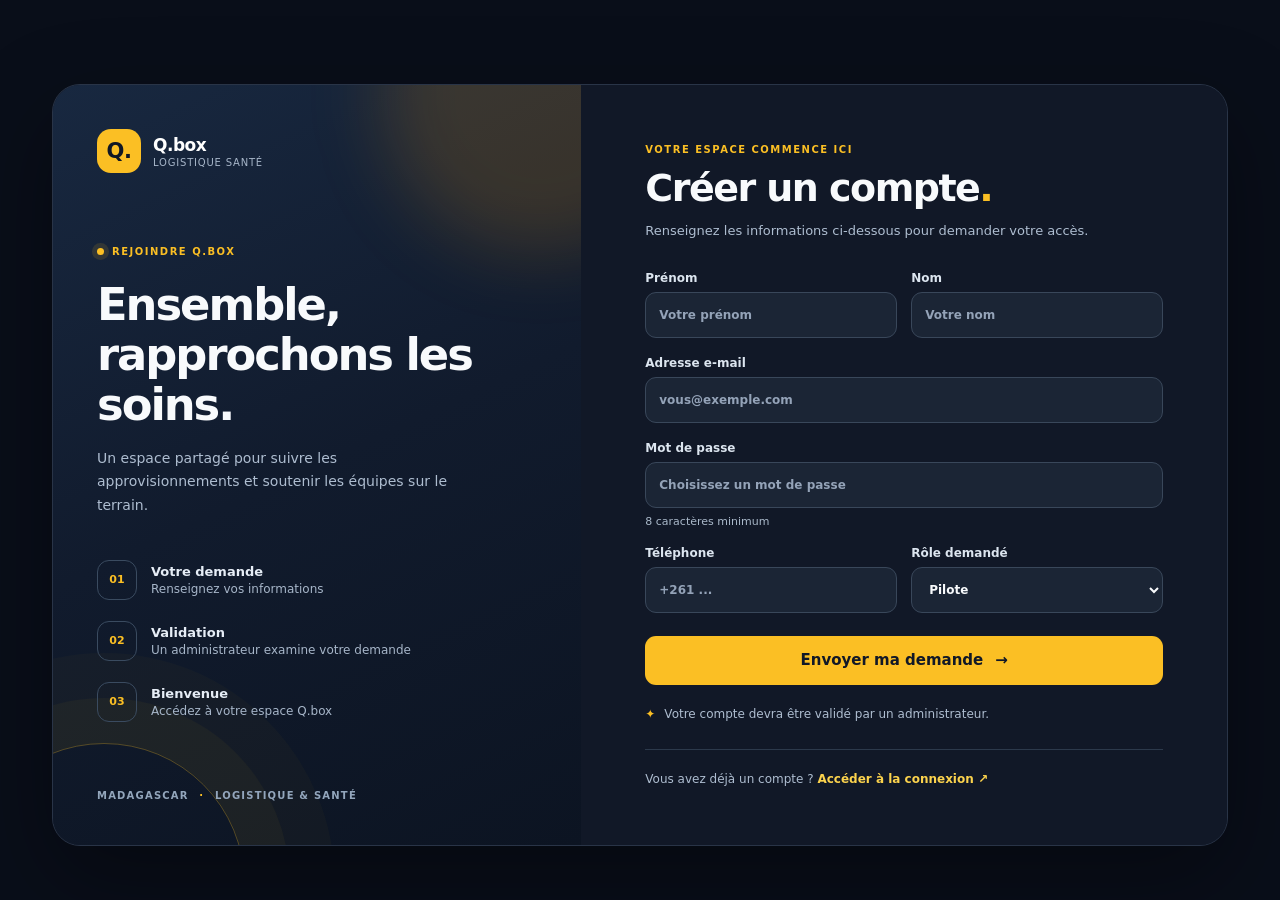
==== admin-local.html @ a6544fbf "Add files via upload" ====
<!DOCTYPE html>
<html lang="fr">
<head>
    <meta charset="utf-8">
    <meta name="viewport" content="width=device-width, initial-scale=1">
    <title>Q.box — Interface PostgreSQL</title>
    <link rel="stylesheet" href="admin-local.css">
    <script defer src="stock-history-csv.js"></script>
    <script defer src="auth-policy.js"></script>
    <script defer src="dashboard-report-postgres.js"></script>
    <script defer src="inventory-report-postgres.js"></script>
    <script defer src="admin-local.js"></script>
</head>
<body class="signup-page">
    <main>
        <h1>Q.box — Interface PostgreSQL</h1>
        <p class="notice">Cette interface utilise la base PostgreSQL configurée sur le serveur. Les opérations enregistrées modifient cette base.</p>
        <p id="message" role="status" aria-live="polite"></p>
        <section id="authentication">
            <div class="signup-shell">
                <div class="signup-intro">
                    <div class="signup-brand"><span class="signup-icon" aria-hidden="true">Q.</span><span>Q.box <small>Logistique santé</small></span></div>
                    <div class="signup-intro-content">
                        <span class="signup-eyebrow"><span aria-hidden="true"></span> REJOINDRE Q.BOX</span>
                        <h2>Ensemble, rapprochons les soins.</h2>
                        <p>Un espace partagé pour suivre les approvisionnements et soutenir les équipes sur le terrain.</p>
                        <div class="signup-steps" aria-label="Étapes de création du compte">
                            <div><span>01</span><p><strong>Votre demande</strong><small>Renseignez vos informations</small></p></div>
                            <div><span>02</span><p><strong>Validation</strong><small>Un administrateur examine votre demande</small></p></div>
                            <div><span>03</span><p><strong>Bienvenue</strong><small>Accédez à votre espace Q.box</small></p></div>
                        </div>
                    </div>
                    <p class="signup-intro-footer">MADAGASCAR <span aria-hidden="true">·</span> LOGISTIQUE &amp; SANTÉ</p>
                </div>
                <div class="signup-card">
                <div class="signup-heading">
                    <span class="signup-form-eyebrow">VOTRE ESPACE COMMENCE ICI</span>
                    <h1>Créer un compte<span aria-hidden="true">.</span></h1>
                    <p>Renseignez les informations ci-dessous pour demander votre accès.</p>
                </div>
                <form id="signup">
                    <label>Prénom <input name="first_name" required maxlength="120" autocomplete="given-name" placeholder="Votre prénom"></label>
                    <label>Nom <input name="last_name" required maxlength="120" autocomplete="family-name" placeholder="Votre nom"></label>
                    <label class="signup-wide">Adresse e-mail <input name="email" type="email" required autocomplete="email" placeholder="vous@exemple.com"></label>
                    <label class="signup-wide">Mot de passe <input name="password" type="password" required minlength="8" autocomplete="new-password" aria-describedby="signup-password-hint" placeholder="Choisissez un mot de passe"><span id="signup-password-hint" class="signup-hint">8 caractères minimum</span></label>
                    <label>Téléphone <input name="phone" type="tel" required maxlength="30" autocomplete="tel" placeholder="+261 ..."></label>
                    <label>Rôle demandé <select name="role"><option value="pilot">Pilote</option><option value="pilot_rd">Pilote RD</option><option value="logistics">Coordinateur logistique</option><option value="unfpa">UNFPA</option></select></label>
                    <button class="signup-wide" type="submit"><span>Envoyer ma demande</span><span aria-hidden="true">→</span></button>
                </form>
                <p id="signup-status" role="status" aria-live="polite"></p>
                <p class="signup-notice"><span aria-hidden="true">✦</span> Votre compte devra être validé par un administrateur.</p>
                <p class="signup-return">Vous avez déjà un compte ? <a href="index.html?backend=postgres">Accéder à la connexion <span aria-hidden="true">↗</span></a></p>
                </div>
            </div>
        </section>
        <section id="session" hidden>
            <p id="identity"></p>
            <button type="button" id="logout">Se déconnecter</button>
            <details id="password-settings">
                <summary>Changer mon mot de passe</summary>
                <form id="password-form">
                    <label>Mot de passe actuel <input id="password-current" type="password" required autocomplete="current-password"></label>
                    <label>Nouveau mot de passe (8 caractères minimum) <input id="password-new" type="password" required minlength="8" autocomplete="new-password"></label>
                    <label>Confirmer le nouveau mot de passe <input id="password-confirm" type="password" required minlength="8" autocomplete="new-password"></label>
                    <p id="password-status" role="status" aria-live="polite"></p>
                    <button id="password-submit" type="submit">Modifier mon mot de passe</button>
                </form>
            </details>
            <div id="references">
                <h2>Drone ports et CSB — PostgreSQL local</h2>
                <p>Les données affichées proviennent de la base configurée sur le serveur.</p>
                <label>Drone port actif <select id="reference-port"></select></label>
                <div class="actions">
                    <button type="button" id="port-new">Ajouter un port</button>
                    <button type="button" id="port-edit">Modifier le port</button>
                    <button type="button" id="port-delete">Supprimer le port</button>
                    <button type="button" id="reference-refresh">Actualiser</button>
                </div>
                <form id="reference-port-form" hidden>
                    <h3 id="port-form-heading"></h3>
                    <label>Nom du port <input name="name" required maxlength="120"></label>
                    <label>Région <select name="region" required></select></label>
                    <div class="actions"><button type="submit">Enregistrer le port</button><button type="button" id="port-cancel">Annuler</button></div>
                </form>
                <h3>CSB du port actif</h3>
                <button type="button" id="csb-new">Ajouter un CSB</button>
                <form id="reference-csb-form" hidden>
                    <h3 id="csb-form-heading"></h3>
                    <label>Nom du CSB <input name="name" required maxlength="150"></label>
                    <label>Région <select name="region" required></select></label>
                    <label>District <select name="district" required></select></label>
                    <label>Distance en km <input name="distance" type="number" min="0" max="99999999.99" step="0.01" required></label>
                    <label>Chef CSB <input name="chief" maxlength="150"></label>
                    <label>Numéros de téléphone (un par ligne) <textarea name="phones" rows="3"></textarea></label>
                    <div class="actions"><button type="submit">Enregistrer le CSB</button><button type="button" id="csb-cancel">Annuler</button></div>
                </form>
                <div id="reference-csbs"></div>
            </div>
            <div id="dashboard-test">
                <h2>Tableau de bord — PostgreSQL local</h2>
                <p>Synthèse du port actif, calculée côté serveur. Les quantités et l'avancement additionnent tous les intrants, sans distinguer leur conditionnement. Les produits en quarantaine sont exclus du stock ; ceux en vol sont réservés. Actualisez après une opération ou pour voir les changements des autres utilisateurs.</p>
                <button type="button" id="dashboard-refresh">Actualiser le tableau de bord</button>
                <button type="button" id="dashboard-report-open">Afficher le rapport du planning actif</button>
                <p id="dashboard-status" role="status"></p>
                <p id="dashboard-report-status" role="status"></p>
                <div id="dashboard-report-preview" hidden>
                    <div class="actions"><button type="button" id="dashboard-report-print">Imprimer le rapport</button><button type="button" id="dashboard-report-close">Fermer le rapport</button></div>
                    <div id="dashboard-report"></div>
                </div>
                <div id="dashboard-summary"></div>
                <h3>Vols en cours</h3><div id="dashboard-flights"></div>
                <h3>Expéditions terrestres en cours</h3><div id="dashboard-shipments"></div>
                <h3>Lots à surveiller par date de péremption</h3><div id="dashboard-expirations"></div>
            </div>
            <div id="catalog">
                <h2>Référentiel des intrants — PostgreSQL local</h2>
                <p>Catalogue partagé entre tous les ports.</p>
                <div class="actions">
                    <button type="button" id="catalog-new">Ajouter un intrant</button>
                    <button type="button" id="catalog-refresh">Actualiser le catalogue</button>
                </div>
                <form id="catalog-form" hidden>
                    <h3 id="catalog-heading"></h3>
                    <label>Nom <input name="name" required maxlength="150"></label>
                    <label>Catégorie <select name="category" required></select></label>
                    <label>Conditionnement <input name="unit" required maxlength="120"></label>
                    <label>Seuil d'alerte <input name="threshold" type="number" min="0" max="9007199254740991" step="1" required></label>
                    <div class="actions"><button type="submit">Enregistrer l'intrant</button><button type="button" id="catalog-cancel">Annuler</button></div>
                </form>
                <div id="catalog-products"></div>
            </div>
            <div id="stock-test">
                <h2>Stocks et réceptions SALAMA — PostgreSQL local</h2>
                <p>Les données concernent le drone port sélectionné ci-dessus.</p>
                <div class="actions">
                    <button type="button" id="receipt-new">Nouvelle réception</button>
                    <button type="button" id="stock-refresh">Actualiser les stocks</button>
                </div>
                <form id="receipt-form" hidden>
                    <label>Référence du bon <input name="reference" maxlength="150" required></label>
                    <div id="receipt-items"></div>
                    <div class="actions"><button type="button" id="receipt-add">Ajouter un intrant</button>
                        <button type="submit" id="receipt-submit">Enregistrer la réception</button>
                        <button type="button" id="receipt-cancel">Annuler</button></div>
                </form>
                <h3>Stocks par lot</h3><div id="stock-list"></div>
                <h3>Réceptions enregistrées</h3><div id="receipt-list"></div>
            </div>
            <div id="stock-history-test">
                <h2>Historique global des stocks — PostgreSQL local</h2>
                <p>Port actif, regroupement par intrant sans détail des lots. Les soldes actuels et les mouvements sont actualisés séparément. Les données antérieures à l'enregistrement des mouvements ne peuvent pas être reconstituées.</p>
                <p id="stock-history-port"></p>
                <h3>Soldes actuels par intrant</h3><div id="stock-history-summary"></div>
                <div class="history-visual">
                    <h3>Stock disponible actuel par intrant</h3>
                    <p class="history-visual-note">Rouge : sous le seuil · Orange : jusqu'à 1,5 fois le seuil · Vert : au-delà · Gris : seuil inconnu.</p>
                    <div id="stock-history-bars" aria-label="Graphique des stocks disponibles"></div>
                </div>
                <form id="stock-history-filter">
                    <label>Du <input type="date" name="from"></label>
                    <label>Au <input type="date" name="to"></label>
                    <label>Opération <select name="operation"><option value="">Toutes</option>
                        <option>Réception SALAMA</option><option>Réservation drone</option><option>Modification drone</option><option>Annulation drone</option><option>Clôture drone</option>
                        <option>Expédition terrestre</option><option>Modification expédition</option><option>Annulation expédition</option>
                        <option>Inventaire physique</option><option>Mise en quarantaine</option><option>Remise en stock</option></select></label>
                    <label>Nom d'intrant <input type="search" name="search" maxlength="150"></label>
                    <div class="actions"><button type="submit">Appliquer les filtres</button><button type="button" id="stock-history-refresh">Actualiser</button></div>
                </form>
                <p>Les dates sont filtrées selon le fuseau de Madagascar. La destruction d'un produit déjà en quarantaine ne modifie pas le stock utilisable : consultez les actions de quarantaine pour la retrouver.</p>
                <p id="stock-history-applied"></p>
                <p>Le graphique d'évolution, l'export et l'impression portent uniquement sur les mouvements chargés ci-dessous, pas sur les résultats non chargés. Appliquez les filtres puis utilisez « Afficher les 100 mouvements suivants » si nécessaire. Les lignes relient uniquement les points sélectionnés : les mouvements exclus par les filtres ne sont pas représentés. Les mouvements de même date et heure peuvent ne pas être ordonnés selon leur exécution.</p>
                <div class="actions history-controls"><button type="button" id="stock-history-export">Exporter les mouvements chargés en CSV</button>
                    <button type="button" id="stock-history-print">Imprimer les mouvements chargés</button></div>
                <div class="history-visual">
                    <h3>Évolution du disponible après chaque mouvement chargé</h3>
                    <p class="history-visual-note">Les courbes représentent uniquement les mouvements chargés.</p>
                    <div id="stock-history-evolution"></div>
                </div>
                <p id="stock-history-status" role="status"></p>
                <div id="stock-history-list"></div>
                <button type="button" id="stock-history-more" hidden>Afficher les 100 mouvements suivants</button>
            </div>
            <div id="quarantine-test">
                <h2>Quarantaine — PostgreSQL local</h2>
                <p>Pour le port actif. Les quantités en vol ne sont pas disponibles.</p>
                <div class="actions"><button type="button" id="quarantine-new">Mettre un lot en quarantaine</button>
                    <button type="button" id="quarantine-refresh">Actualiser la quarantaine</button></div>
                <form id="quarantine-form" hidden>
                    <p id="quarantine-request-id"></p>
                    <label>Lot disponible <select name="stock" required></select></label>
                    <label>Quantité <input name="quantity" type="number" min="1" max="9007199254740991" step="1" required></label>
                    <label>Motif <select name="reason" required><option>Abîmé</option><option>Cassé</option><option>Non conforme</option><option>Expiré</option></select></label>
                    <div class="actions"><button type="submit">Enregistrer</button><button type="button" id="quarantine-cancel">Annuler</button></div>
                </form>
                <div id="quarantine-list"></div>
            </div>
            <div id="inventory-test">
                <h2>Inventaire physique — PostgreSQL local</h2>
                <p>Comptez tous les lots du port, même à zéro. Excluez les quantités en vol et en quarantaine. Toute modification du stock ou des réservations impose de recommencer.</p>
                <div class="actions"><button type="button" id="inventory-new">Commencer un inventaire</button>
                    <button type="button" id="inventory-refresh">Actualiser l'historique</button></div>
                <form id="inventory-form" hidden>
                    <p id="inventory-request-id"></p>
                    <div id="inventory-items"></div>
                    <label>Remarques et observations (facultatif, 2 000 caractères maximum)
                        <textarea id="inventory-observations" maxlength="2000" rows="3"></textarea>
                    </label>
                    <div class="actions"><button type="submit">Valider l'inventaire</button><button type="button" id="inventory-cancel">Annuler</button></div>
                </form>
                <h3>Inventaires enregistrés</h3>
                <p>Les rapports regroupent les lots par intrant. Les écarts figurent déjà dans l'historique des mouvements et ne sont pas ajoutés une seconde fois.</p>
                <div id="inventory-list"></div>
            </div>
            <div id="planning-test">
                <h2>Plannings et archives — PostgreSQL local</h2>
                <p>Pour le drone port sélectionné ci-dessus. Une campagne active par port.</p>
                <div class="actions">
                    <button type="button" id="planning-new">Nouvelle campagne</button>
                    <button type="button" id="planning-refresh">Actualiser les plannings</button>
                </div>
                <form id="planning-form" hidden>
                    <h3 id="planning-heading"></h3>
                    <label>Début <input name="start" type="date" required></label>
                    <label>Fin <input name="end" type="date" required></label>
                    <p>Une ligne par combinaison CSB et intrant.</p>
                    <div id="planning-items"></div>
                    <label id="planning-observations-wrapper-admin" hidden>Remarques et observations sur la modification (facultatif, 2 000 caractères maximum)
                        <textarea id="planning-observations" maxlength="2000" rows="3"></textarea>
                    </label>
                    <div class="actions">
                        <button type="button" id="planning-add">Ajouter une ligne</button>
                        <button type="submit" id="planning-submit">Enregistrer</button>
                        <button type="button" id="planning-cancel">Annuler</button>
                    </div>
                </form>
                <div id="planning-list"></div>
            </div>
            <div id="flight-test" hidden>
                <div class="flight-panel-header">
                    <div class="flight-panel-heading">
                        <span class="flight-panel-icon" aria-hidden="true">✈</span>
                        <div><h2>Opérations et BL des vols</h2>
                            <p>Consultez les vols du magasin actif et leurs bons de livraison. Un vol correspond à un colis.</p></div>
                    </div>
                    <div class="actions flight-panel-toolbar">
                        <button type="button" id="flight-new" class="flight-primary">Préparer des vols</button>
                        <button type="button" id="flight-refresh" class="flight-secondary">Actualiser</button>
                    </div>
                </div>
                <form id="flight-form" hidden>
                    <label>Planning actif <select name="planning" required></select></label>
                    <label>CSB du planning <select name="csb" required></select></label>
                    <h3>Besoins du CSB</h3><div id="flight-needs"></div>
                    <div id="flight-parcels"></div>
                    <div class="actions">
                        <button type="button" id="flight-add">Ajouter un vol / colis</button>
                        <button type="submit" id="flight-submit">Enregistrer les vols</button>
                        <button type="button" id="flight-cancel">Annuler</button>
                    </div>
                </form>
                <form id="flight-edit-form" hidden>
                    <h3 id="flight-edit-title"></h3>
                    <p>Le BL, le CSB et le planning restent inchangés. Les besoins et stocks sont vérifiés à l'enregistrement.</p>
                    <div id="flight-edit-needs"></div>
                    <div id="flight-edit-items"></div>
                    <div class="actions"><button type="button" id="flight-edit-add">Ajouter un intrant</button>
                        <button type="submit">Enregistrer les modifications</button>
                        <button type="button" id="flight-edit-cancel">Fermer sans enregistrer</button></div>
                </form>
                <div id="flight-list"></div>
            </div>
            <div id="shipment-test">
                <h2>Expéditions terrestres — PostgreSQL local</h2>
                <p>Le stock est déduit à l'enregistrement.</p>
                <div class="actions">
                    <button type="button" id="shipment-new">Nouvelle expédition</button>
                    <button type="button" id="shipment-refresh">Actualiser les expéditions</button>
                </div>
                <form id="shipment-form" hidden>
                    <label>Planning actif <select name="planning" required></select></label>
                    <label>CSB du planning <select name="csb" required></select></label>
                    <label>Transport <input name="transport" maxlength="150" required></label>
                    <h3>Besoins du CSB</h3><div id="shipment-needs"></div>
                    <div id="shipment-items"></div>
                    <div class="actions">
                        <button type="button" id="shipment-add">Ajouter un intrant</button>
                        <button type="submit" id="shipment-submit">Enregistrer l'expédition</button>
                        <button type="button" id="shipment-cancel">Annuler</button>
                    </div>
                </form>
                <form id="shipment-edit-form" hidden>
                    <h3 id="shipment-edit-title"></h3>
                    <p>La référence, le CSB et le planning restent inchangés. Toute quantité retirée doit être physiquement revenue et conforme avant sa remise en stock.</p>
                    <label>Transport <input name="transport" maxlength="150" required></label>
                    <div id="shipment-edit-needs"></div>
                    <div id="shipment-edit-items"></div>
                    <div class="actions"><button type="button" id="shipment-edit-add">Ajouter un intrant</button>
                        <button type="submit">Enregistrer les modifications</button>
                        <button type="button" id="shipment-edit-cancel">Fermer sans enregistrer</button></div>
                </form>
                <div id="shipment-list"></div>
            </div>
            <div id="administration" hidden>
                <div class="accounts-header">
                    <div class="accounts-heading">
                        <div class="accounts-icon" aria-hidden="true">
                            <svg viewBox="0 0 24 24" fill="none" stroke="currentColor" stroke-width="1.8" stroke-linecap="round" stroke-linejoin="round"><circle cx="9" cy="8" r="3"></circle><path d="M3 19v-1a6 6 0 0 1 12 0v1M16 5a3 3 0 0 1 0 6M18 13a5 5 0 0 1 3 5v1"></path></svg>
                        </div>
                        <div>
                            <h2>Gestion des utilisateurs</h2>
                            <p>Consultez les demandes et gérez les accès à Q.box.</p>
                        </div>
                    </div>
                    <div class="accounts-toolbar">
                        <p id="pending" class="accounts-pending" role="status"></p>
                        <button type="button" id="refresh" class="accounts-refresh">Actualiser</button>
                    </div>
                </div>
                <div id="users" class="accounts-list"></div>
                <dialog id="admin-name-dialog" aria-labelledby="admin-name-title">
                    <form id="admin-name-form">
                        <h3 id="admin-name-title">Modifier le prénom et le nom</h3>
                        <p id="admin-name-account"></p>
                        <label>Prénom <input id="admin-name-first" required maxlength="120" autocomplete="given-name"></label>
                        <label>Nom <input id="admin-name-last" required maxlength="120" autocomplete="family-name"></label>
                        <p id="admin-name-status" role="status" aria-live="polite"></p>
                        <div class="actions">
                            <button id="admin-name-submit" type="submit">Enregistrer</button>
                            <button id="admin-name-cancel" type="button">Annuler</button>
                        </div>
                    </form>
                </dialog>
            </div>
        </section>
        <section id="inventory-print-report" hidden aria-label="Rapport d'inventaire physique"></section>
        <section id="flight-print-report" hidden aria-label="Document imprimable"></section>
    </main>
</body>
</html>
---- admin-local.css ----
body { margin: 0; background: #f1f5f9; color: #172033; font: 15px system-ui, sans-serif; }
main { max-width: 860px; padding: 24px; margin: auto; }
section, .user { background: white; padding: 20px; margin: 16px 0; border-radius: 12px; }
.notice { padding: 12px; background: #fef3c7; border-radius: 8px; }
form { display: grid; gap: 12px; max-width: 420px; }
label { display: grid; gap: 5px; font-weight: 600; }
input, select, textarea, button { padding: 9px; font: inherit; border: 1px solid #aeb9ca; border-radius: 6px; }
button { cursor: pointer; background: #172033; color: white; }
.user { border: 1px solid #d5deea; }
.actions { display: flex; flex-wrap: wrap; gap: 8px; margin-top: 12px; }
.actions label { font-size: 13px; }
#message { font-weight: 600; }
[hidden] { display: none !important; }
@media screen {
    html:not(.embedded) body { background: #f1f5f9; }
    html:not(.embedded) main { max-width: 1100px; padding: 32px 24px 48px; }
    html:not(.embedded) main > h1 { margin: 0; color: #0f172a; font-size: clamp(22px, 3vw, 30px); letter-spacing: -.03em; }
    html:not(.embedded) main > h1::before { content: "Q."; display: inline-grid; place-items: center; width: 42px; height: 42px; margin-right: 12px; border-radius: 12px; background: #fbbf24; color: #0f172a; font-size: 20px; font-weight: 900; vertical-align: middle; }
    html:not(.embedded) main > .notice { margin: 20px 0 0; padding: 14px 16px; border: 1px solid #fde68a; border-radius: 12px; color: #78350f; font-size: 13px; line-height: 1.5; }
    html:not(.embedded) #message:not(:empty) { margin: 16px 0 0; padding: 12px 16px; border: 1px solid #cbd5e1; border-radius: 12px; background: white; font-size: 13px; line-height: 1.5; overflow-wrap: anywhere; }
    html:not(.embedded) #session { padding: 24px; border: 1px solid #e2e8f0; border-radius: 20px; box-shadow: 0 8px 24px rgba(15, 23, 42, .06); }
    html:not(.embedded) #identity { margin: 0 0 12px; color: #0f172a; font-weight: 700; overflow-wrap: anywhere; }
    html:not(.embedded) #logout { padding: 9px 14px; border-color: #cbd5e1; border-radius: 10px; background: white; color: #334155; font-size: 13px; font-weight: 700; }
    html:not(.embedded) #logout:hover { background: #f1f5f9; }
    html:not(.embedded) #password-settings { margin-top: 16px; padding: 16px; border: 1px solid #e2e8f0; border-radius: 14px; background: #f8fafc; }
    html:not(.embedded) #password-settings summary { color: #0f172a; font-weight: 700; cursor: pointer; }
    html:not(.embedded) #password-form { margin-top: 16px; }
    html:not(.embedded) #password-form label { color: #475569; font-size: 13px; }
    html:not(.embedded) #password-form input { box-sizing: border-box; width: 100%; min-width: 0; border-color: #cbd5e1; border-radius: 10px; background: white; }
    html:not(.embedded) #password-form button { border-color: #0f172a; border-radius: 10px; background: #0f172a; font-weight: 700; }
    html:not(.embedded) #password-status:empty { display: none; }
    html:not(.embedded) #session > div { margin-top: 20px; padding: 20px; border: 1px solid #e2e8f0; border-radius: 16px; }
    html:not(.embedded) #session > div > h2 { margin-top: 0; color: #0f172a; font-size: 18px; }
    html:not(.embedded) #session :is(button, input, select, textarea, summary):focus-visible { outline: 2px solid #f59e0b; outline-offset: 2px; }
}
@media screen and (max-width: 700px) {
    html:not(.embedded) main { padding: 20px 16px 36px; }
    html:not(.embedded) #session { padding: 16px; }
    html:not(.embedded) #session > div { padding: 16px; }
}
@media screen {
    html:not(.embedded) body.signup-page { min-height: 100vh; background: #090e19; color: #f8fafc; }
    html:not(.embedded) body.signup-page main { box-sizing: border-box; max-width: 1240px; min-height: 100vh; padding: 32px; display: flex; flex-direction: column; justify-content: center; }
    html:not(.embedded) body.signup-page main > h1,
    html:not(.embedded) body.signup-page main > .notice { display: none; }
    html:not(.embedded) body.signup-page #message:not(:empty) { margin: 0 0 14px; border-color: #94a3b8; background: #f8fafc; }
    html:not(.embedded) body.signup-page #authentication { margin: 0; padding: 0; background: transparent; }
    .signup-shell { display: grid; grid-template-columns: minmax(0, .9fr) minmax(0, 1.1fr); overflow: hidden; border: 1px solid #293447; border-radius: 28px; background: #111827; box-shadow: 0 32px 90px rgba(0, 0, 0, .35); }
    .signup-intro { position: relative; display: flex; flex-direction: column; justify-content: space-between; min-width: 0; padding: 44px; overflow: hidden; background: linear-gradient(155deg, #182840 0%, #111b2d 50%, #0c1422 100%); }
    .signup-intro::before, .signup-intro::after { content: ''; position: absolute; pointer-events: none; border-radius: 50%; }
    .signup-intro::before { width: 320px; height: 320px; top: -150px; right: -120px; background: rgba(245, 158, 11, .16); filter: blur(35px); }
    .signup-intro::after { width: 280px; height: 280px; bottom: -180px; left: -90px; border: 1px solid rgba(251, 191, 36, .3); box-shadow: 0 0 0 45px rgba(251, 191, 36, .04), 0 0 0 90px rgba(251, 191, 36, .025); }
    .signup-brand, .signup-intro-content, .signup-intro-footer { position: relative; z-index: 1; }
    .signup-brand { display: flex; align-items: center; gap: 12px; color: #fff; font-size: 17px; font-weight: 800; letter-spacing: -.03em; }
    .signup-brand small { display: block; margin-top: 2px; color: #a7b6c9; font-size: 10px; font-weight: 500; letter-spacing: .08em; text-transform: uppercase; }
    .signup-icon { display: grid; place-items: center; width: 44px; height: 44px; border-radius: 14px; background: #fbbf24; color: #101725; font-size: 21px; font-weight: 900; }
    .signup-intro-content { padding: 68px 0; }
    .signup-eyebrow, .signup-form-eyebrow { color: #fbbf24; font-size: 10px; font-weight: 800; letter-spacing: .15em; }
    .signup-eyebrow { display: inline-flex; align-items: center; gap: 8px; }
    .signup-eyebrow > span { width: 7px; height: 7px; border-radius: 50%; background: #fbbf24; box-shadow: 0 0 0 5px rgba(251, 191, 36, .12); }
    .signup-intro h2 { max-width: 390px; margin: 21px 0 16px; color: #f8fafc; font-size: clamp(32px, 3.5vw, 48px); line-height: 1.12; letter-spacing: -.045em; }
    .signup-intro-content > p { max-width: 365px; margin: 0; color: #aebdd0; font-size: 14px; line-height: 1.7; }
    .signup-steps { display: grid; gap: 21px; margin-top: 42px; }
    .signup-steps > div { display: flex; align-items: center; gap: 14px; }
    .signup-steps > div > span { display: grid; place-items: center; flex: none; width: 38px; height: 38px; border: 1px solid #3a4b60; border-radius: 12px; color: #fbbf24; font-size: 11px; font-weight: 800; }
    .signup-steps p { display: grid; gap: 3px; margin: 0; }
    .signup-steps strong { color: #e6edf6; font-size: 13px; }
    .signup-steps small { color: #a7b6c9; font-size: 12px; }
    .signup-intro-footer { margin: 0; color: #93a6bc; font-size: 10px; font-weight: 700; letter-spacing: .12em; }
    .signup-intro-footer span { margin: 0 6px; color: #fbbf24; }
    .signup-card { box-sizing: border-box; min-width: 0; padding: 54px clamp(28px, 5vw, 68px); background: #111827; }
    .signup-heading { margin-bottom: 29px; }
    .signup-heading h1 { margin: 10px 0; color: #f8fafc; font-size: clamp(29px, 3vw, 38px); line-height: 1.15; letter-spacing: -.04em; }
    .signup-heading h1 span { color: #fbbf24; }
    .signup-heading p { margin: 0; color: #aebdd0; font-size: 13px; line-height: 1.6; }
    #signup { max-width: none; grid-template-columns: repeat(2, minmax(0, 1fr)); gap: 18px 14px; }
    #signup label { min-width: 0; gap: 7px; color: #dce5ef; font-size: 12px; }
    #signup .signup-wide { grid-column: 1 / -1; }
    #signup input, #signup select { box-sizing: border-box; width: 100%; min-width: 0; min-height: 46px; padding: 11px 13px; border: 1px solid #39475a; border-radius: 11px; background: #1b2535; color: #f8fafc; transition: border-color .2s, box-shadow .2s, background-color .2s; }
    #signup input::placeholder { color: #94a3b8; opacity: 1; }
    #signup :is(input, select):focus { border-color: #fbbf24; background: #202c3d; box-shadow: 0 0 0 3px rgba(251, 191, 36, .12); outline: none; }
    #signup :is(input, select, button):focus-visible, .signup-return a:focus-visible { outline: 2px solid #fbbf24; outline-offset: 3px; }
    .signup-hint { color: #aab9ca; font-size: 11px; font-weight: 400; }
    #signup button { display: flex; justify-content: center; align-items: center; gap: 12px; min-height: 49px; margin-top: 5px; border: 0; border-radius: 11px; background: #fbbf24; color: #111827; font-weight: 800; transition: transform .2s, background-color .2s, box-shadow .2s; }
    #signup button:hover { transform: translateY(-2px); background: #fcd34d; box-shadow: 0 10px 25px rgba(251, 191, 36, .22); }
    #signup button span:last-child { transition: transform .2s; }
    #signup button:hover span:last-child { transform: translateX(5px); }
    .signup-notice { display: flex; gap: 9px; margin: 20px 0 0; color: #aebdd0; font-size: 12px; line-height: 1.5; }
    .signup-notice span { color: #fbbf24; }
    #signup-status:not(:empty) { margin: 16px 0 0; padding: 12px; border: 1px solid #166534; border-radius: 10px; background: #102c26; color: #bbf7d0; font-size: 12px; line-height: 1.5; }
    #signup-status.is-error:not(:empty) { border-color: #9f1239; background: #3a1724; color: #fecdd3; }
    .signup-return { margin: 26px 0 0; padding-top: 22px; border-top: 1px solid #2c394b; color: #aebdd0; font-size: 12px; }
    .signup-return a { color: #fcd34d; font-weight: 700; text-decoration: none; }
    .signup-return a:hover { text-decoration: underline; }
}
@media screen and (max-width: 760px) {
    html:not(.embedded) body.signup-page main { min-height: 100vh; padding: 16px; justify-content: flex-start; }
    .signup-shell { grid-template-columns: minmax(0, 1fr); border-radius: 22px; }
    .signup-intro { padding: 28px; }
    .signup-intro-content { padding: 36px 0 28px; }
    .signup-intro h2 { margin: 15px 0 12px; }
    .signup-steps { gap: 12px; margin-top: 24px; }
    .signup-intro-footer { display: none; }
    .signup-card { padding: 32px 28px; }
}
@media screen and (max-width: 420px) {
    .signup-intro, .signup-card { padding: 24px 20px; }
    #signup { grid-template-columns: minmax(0, 1fr); }
    #signup .signup-wide { grid-column: auto; }
}
@media (prefers-reduced-motion: no-preference) {
    .signup-shell { animation: signup-enter .65s ease-out both; }
    .signup-intro-content, .signup-heading { animation: signup-enter .75s .1s ease-out both; }
    #signup label, #signup button, .signup-notice, .signup-return { animation: signup-enter .6s .2s ease-out both; }
    #signup label:nth-child(2) { animation-delay: .25s; }
    #signup label:nth-child(3) { animation-delay: .3s; }
    #signup label:nth-child(4) { animation-delay: .35s; }
    #signup label:nth-child(5) { animation-delay: .4s; }
    #signup label:nth-child(6) { animation-delay: .45s; }
    .signup-intro::before { animation: signup-glow 7s ease-in-out infinite alternate; }
    .signup-eyebrow > span { animation: signup-pulse 2.5s ease-in-out infinite; }
}
@keyframes signup-enter { from { opacity: 0; transform: translateY(14px); } to { opacity: 1; transform: translateY(0); } }
@keyframes signup-glow { from { transform: translate(0, 0) scale(1); } to { transform: translate(-45px, 55px) scale(1.2); } }
@keyframes signup-pulse { 50% { box-shadow: 0 0 0 9px rgba(251, 191, 36, .03); } }
@media (prefers-reduced-motion: reduce) {
    #signup input, #signup select, #signup button, #signup button span:last-child { transition: none; }
    #signup button:hover, #signup button:hover span:last-child { transform: none; }
}
#flight-test { color: #0f172a; font-family: Inter, system-ui, sans-serif; }
.flight-panel-header { display: flex; flex-wrap: wrap; align-items: center; justify-content: space-between; gap: 16px; padding: 20px; border: 1px solid #e2e8f0; border-radius: 16px; background: #f8fafc; }
.flight-panel-heading { display: flex; align-items: center; gap: 12px; min-width: 0; }
.flight-panel-icon { display: grid; place-items: center; flex: none; width: 42px; height: 42px; border-radius: 12px; background: #fef3c7; color: #b45309; font-size: 21px; }
.flight-panel-heading h2 { margin: 0; font-size: 16px; font-weight: 800; }
.flight-panel-heading p { margin: 5px 0 0; color: #64748b; font-size: 12px; line-height: 1.5; }
.flight-panel-toolbar { margin: 0; }
#flight-test button.flight-primary, #flight-test button.flight-secondary, #flight-test button.flight-danger, #flight-test button.flight-success { min-height: 36px; padding: 8px 12px; border-radius: 10px; font-size: 12px; font-weight: 700; }
#flight-test button.flight-primary { background: #0f172a; border-color: #0f172a; color: white; }
#flight-test button.flight-secondary { background: white; border-color: #cbd5e1; color: #334155; }
#flight-test button.flight-danger { background: #fff1f2; border-color: #fecdd3; color: #be123c; }
#flight-test button.flight-success { background: #ecfdf5; border-color: #a7f3d0; color: #047857; }
#flight-test button.flight-primary:hover { background: #334155; }
#flight-test button.flight-secondary:hover { background: #f1f5f9; }
#flight-test button.flight-danger:hover { background: #ffe4e6; }
#flight-test button.flight-success:hover { background: #d1fae5; }
#flight-test :is(button, input, select):focus-visible { outline: 2px solid #f59e0b; outline-offset: 2px; }
#flight-form, #flight-edit-form { box-sizing: border-box; max-width: 700px; margin-top: 16px; padding: 18px; border: 1px solid #e2e8f0; border-radius: 16px; background: #f8fafc; }
#flight-form h3, #flight-edit-form h3 { margin: 4px 0; font-size: 14px; }
#flight-form label, #flight-edit-form label { color: #475569; font-size: 12px; }
#flight-form input, #flight-form select, #flight-edit-form input, #flight-edit-form select { min-width: 0; background: white; border-color: #cbd5e1; color: #0f172a; }
#flight-test .flight-parcel, #flight-test .flight-item { border-color: #e2e8f0; border-radius: 12px; }
#flight-list { display: grid; gap: 12px; margin-top: 16px; color: #64748b; font-size: 12px; }
#flight-test .flight-operation-card { margin: 0; padding: 16px; border: 1px solid #e2e8f0; border-radius: 16px; box-shadow: 0 1px 3px rgba(15, 23, 42, .05); }
.flight-operation-heading { display: flex; flex-wrap: wrap; align-items: flex-start; justify-content: space-between; gap: 8px; }
.flight-operation-reference { margin: 0; color: #0f172a; font-size: 14px; overflow-wrap: anywhere; }
.flight-operation-meta { margin: 5px 0 0; color: #64748b; line-height: 1.5; overflow-wrap: anywhere; }
.flight-operation-status { padding: 5px 9px; border-radius: 999px; background: #f1f5f9; color: #475569; font-size: 11px; font-weight: 700; }
.flight-status-active { background: #e0f2fe; color: #0369a1; }
.flight-status-cancelled { background: #fff1f2; color: #be123c; }
.flight-status-closed { background: #dcfce7; color: #166534; }
.flight-operation-items { margin-top: 12px; padding: 10px 12px; border-radius: 10px; background: #f8fafc; color: #475569; overflow-wrap: anywhere; }
.flight-operation-items p, .flight-operation-history p { margin: 4px 0; line-height: 1.5; }
.flight-operation-actions { display: flex; flex-wrap: wrap; align-items: end; gap: 8px; padding-top: 12px; }
.flight-close-date { color: #475569; font-size: 11px; }
.flight-close-date input { padding: 7px 9px; color: #0f172a; font-size: 12px; }
.flight-operation-history:not(:empty) { margin-top: 12px; padding-top: 10px; border-top: 1px solid #e2e8f0; overflow-wrap: anywhere; }
@media (max-width: 540px) {
    .flight-panel-header { padding: 16px; }
    .flight-panel-toolbar { width: 100%; }
}
#administration { color: #0f172a; font-family: Inter, system-ui, sans-serif; }
.accounts-header { display: flex; flex-wrap: wrap; align-items: center; justify-content: space-between; gap: 16px; padding: 20px; background: #f8fafc; border: 1px solid #e2e8f0; border-radius: 16px; }
.accounts-heading { display: flex; align-items: center; gap: 12px; min-width: 0; }
.accounts-icon { display: grid; place-items: center; flex: none; width: 42px; height: 42px; border-radius: 12px; background: #fef3c7; color: #b45309; }
.accounts-icon svg { width: 23px; height: 23px; }
.accounts-heading h2 { margin: 0; font-size: 15px; font-weight: 800; }
.accounts-heading p { margin: 5px 0 0; color: #64748b; font-size: 12px; line-height: 1.5; }
.accounts-toolbar { display: flex; flex-wrap: wrap; align-items: center; gap: 10px; }
.accounts-pending { margin: 0; padding: 7px 10px; border-radius: 999px; background: #fef3c7; color: #92400e; font-size: 11px; font-weight: 700; }
#administration .accounts-refresh { background: white; border: 1px solid #cbd5e1; color: #334155; border-radius: 10px; font-size: 12px; font-weight: 700; padding: 8px 12px; }
#administration .accounts-refresh:hover { background: #f1f5f9; }
.accounts-list { display: grid; gap: 12px; margin-top: 16px; }
#administration .account-card { margin: 0; padding: 16px; border: 1px solid #e2e8f0; border-radius: 16px; box-shadow: 0 1px 3px rgba(15, 23, 42, .05); }
.account-card-header { display: flex; flex-wrap: wrap; align-items: center; justify-content: space-between; gap: 8px; }
.account-email { margin: 0; font-size: 13px; font-weight: 800; overflow-wrap: anywhere; }
.account-status { padding: 5px 9px; border-radius: 999px; background: #f1f5f9; color: #475569; font-size: 11px; font-weight: 700; }
.account-status-pending { background: #fef3c7; color: #92400e; }
.account-status-approved { background: #dcfce7; color: #166534; }
.account-status-suspended { background: #ffedd5; color: #9a3412; }
.account-status-rejected { background: #ffe4e6; color: #be123c; }
.account-details { margin: 8px 0 0; color: #64748b; font-size: 12px; line-height: 1.6; overflow-wrap: anywhere; }
#administration .account-actions { align-items: end; gap: 8px; padding-top: 12px; margin-top: 12px; border-top: 1px solid #f1f5f9; }
#administration .account-role { flex: 1 1 180px; max-width: 260px; color: #475569; font-size: 11px; font-weight: 700; }
#administration .account-role select { width: 100%; padding: 8px 10px; border: 1px solid #cbd5e1; border-radius: 10px; background: white; color: #0f172a; font-size: 12px; }
#administration .account-action { min-height: 35px; padding: 8px 11px; border: 1px solid transparent; border-radius: 10px; font-size: 11px; font-weight: 700; }
#administration #admin-name-dialog { box-sizing: border-box; width: 420px; max-width: calc(100% - 32px); padding: 20px; border: 1px solid #cbd5e1; border-radius: 16px; }
#admin-name-dialog::backdrop { background: rgba(15, 23, 42, .6); }
#admin-name-form h3, #admin-name-form p { margin: 0; overflow-wrap: anywhere; }
#admin-name-form label { color: #475569; font-size: 12px; }
#admin-name-form input { box-sizing: border-box; width: 100%; }
#admin-name-status { color: #b91c1c; }
#administration .account-action-approved { background: #0f172a; color: white; }
#administration .account-action-approved:hover { background: #334155; }
#administration .account-action-suspended { background: #fff7ed; color: #9a3412; border-color: #fed7aa; }
#administration .account-action-rejected, #administration .account-action-delete { background: #fff1f2; color: #be123c; border-color: #fecdd3; }
#administration .account-action-suspended:hover { background: #ffedd5; }
#administration .account-action-rejected:hover, #administration .account-action-delete:hover { background: #ffe4e6; }
#administration :is(button, select):focus-visible { outline: 2px solid #f59e0b; outline-offset: 2px; }
.accounts-empty { margin: 0; padding: 28px 16px; border: 1px dashed #cbd5e1; border-radius: 16px; color: #64748b; text-align: center; font-size: 12px; }
@media (max-width: 540px) {
    .accounts-header { padding: 16px; }
    .accounts-toolbar { width: 100%; justify-content: space-between; }
    #administration .account-role { flex-basis: 100%; max-width: none; }
}
.history-visual { min-width: 0; margin: 18px 0; padding: 18px; border: 1px solid #e2e8f0; border-radius: 16px; background: linear-gradient(180deg, #fff, #f8fafc); box-shadow: 0 2px 8px rgba(15, 23, 42, .04); }
.history-visual h3 { margin: 0; color: #0f172a; font-size: 15px; }
.history-visual-note { margin: 6px 0 14px; color: #64748b; font-size: 12px; line-height: 1.5; }
.history-bar { display: grid; grid-template-columns: minmax(100px, 1fr) minmax(80px, 3fr) auto; align-items: center; gap: 12px; margin: 12px 0; color: #334155; font-size: 12px; font-weight: 600; }
.history-bar > span:first-child { overflow-wrap: anywhere; }
.history-bar > span:last-child { color: #0f172a; font-variant-numeric: tabular-nums; }
.history-bar-track { background: #e2e8f0; height: 14px; border-radius: 999px; overflow: hidden; }
.history-bar-fill { height: 100%; border-radius: inherit; background: #0284c7; }
.history-chart { display: block; width: 100%; height: auto; border: 1px solid #e2e8f0; border-radius: 12px; background: white; }
.history-legend { display: flex; flex-wrap: wrap; gap: 8px 16px; margin-top: 12px; font-size: 12px; font-weight: 700; }
#stock-history-evolution > p { color: #64748b; font-size: 12px; line-height: 1.5; }
@media (max-width: 540px) {
    .history-visual { padding: 14px; }
    .history-bar { grid-template-columns: minmax(0, 1fr) auto; gap: 5px 10px; }
    .history-bar > span:first-child { grid-column: 1 / -1; }
}
.inventory-report-table { width: 100%; border-collapse: collapse; margin: 12px 0; }
.inventory-report-table th, .inventory-report-table td { border: 1px solid #d5deea; padding: 8px; text-align: left; }
.inventory-report-table th:not(:first-child), .inventory-report-table td:not(:first-child) { text-align: right; }
.dashboard-report-table { width: 100%; border-collapse: collapse; margin: 12px 0; font-size: 13px; }
.dashboard-report-table th, .dashboard-report-table td { border: 1px solid #d5deea; padding: 6px; text-align: left; }
.delivery-report-header { display: grid; grid-template-columns: minmax(0, 1fr) minmax(0, 2fr) minmax(0, 1fr); align-items: center; gap: 12px; border-bottom: 2px solid #0f172a; padding-bottom: 14px; margin-bottom: 20px; }
.delivery-report-header img { max-width: 100%; width: auto; height: 65px; object-fit: contain; }
.delivery-report-header img:last-child { width: 105px; justify-self: end; }
.delivery-report-header > div { text-align: center; min-width: 0; overflow-wrap: anywhere; }
.delivery-report-header h1 { font-size: 19px; margin: 0 0 5px; }
.delivery-report-header p { margin: 3px 0; }
.delivery-report-details { display: grid; grid-template-columns: repeat(2, minmax(0, 1fr)); gap: 20px; margin-bottom: 16px; }
.delivery-report-details p { margin: 4px 0; }
.delivery-report-signatures { display: grid; grid-template-columns: repeat(2, minmax(0, 1fr)); gap: 20px; margin-top: 18mm; break-inside: avoid; page-break-inside: avoid; }
.delivery-report-signatures > div { min-height: 22mm; border-bottom: 1px dashed #64748b; font-weight: 600; }
@page qbox-delivery { size: A4 portrait; margin: 15mm; }
@media print { .delivery-print-report { page: qbox-delivery; } }
.dashboard-report-scroll { overflow-x: auto; }
.planning-history-entry { margin: 8px 0; padding: 10px; border: 1px solid #dbe5ed; border-radius: 10px; background: #f8fafc; overflow-wrap: anywhere; }
.planning-history-entry p { margin: 4px 0 0; }
.planning-history-observations { white-space: pre-wrap; }
.dashboard-report-totals { display: flex; flex-wrap: wrap; gap: 6px 14px; padding: 10px 12px; border: 1px solid #e2e8f0; border-radius: 10px; color: #475569; background: #f8fafc; }
.dashboard-report-totals strong { color: #0f172a; font-variant-numeric: tabular-nums; }
.dashboard-report-district-heading { margin: 16px 0 8px; padding: 7px; border-left: 4px solid #0369a1; background: #e2e8f0; color: #0f172a; font-size: 13px; font-weight: 800; break-after: avoid; }
.dashboard-report-csb-heading { display: flex; align-items: center; flex-wrap: wrap; gap: 6px 12px; margin: 10px 0 6px; color: #075985; font-weight: 700; break-after: avoid; }
.dashboard-report-flight-count { display: inline-block; padding: 3px 8px; border: 1px solid #0369a1; border-radius: 6px; color: #075985; background: #e0f2fe; font-size: 11px; font-weight: 800; }
.district-completion { margin: 16px 0; }
.district-completion h2 { margin: 0 0 6px; font-size: 15px; }
.district-completion > p { color: #475569; margin: 0 0 10px; font-size: 12px; }
.district-completion-grid { display: grid; grid-template-columns: repeat(auto-fit, minmax(150px, 1fr)); gap: 10px; }
.district-completion-card { min-width: 0; padding: 12px; text-align: center; border: 1px solid #dbe5ed; border-radius: 12px; background: #f8fafc; break-inside: avoid; page-break-inside: avoid; }
.district-completion-card h3 { margin: 0 0 8px; font-size: 12px; overflow-wrap: anywhere; }
.district-completion-card p { margin: 8px 0 0; color: #334155; font-size: 12px; font-weight: 600; }
.district-completion-pie { display: block; width: 76px; height: 76px; margin: auto; }
.dashboard-report-chart { margin: 16px 0; padding: 16px; border: 1px solid #dbe5ed; border-radius: 14px; background: #f8fafc; }
.dashboard-report-chart h2 { margin: 0 0 8px; color: #0f172a; font-size: 15px; }
.dashboard-report-chart p { margin: 6px 0 10px; color: #475569; font-size: 12px; }
.dashboard-report-chart-row { display: grid; grid-template-columns: minmax(0, 140px) minmax(70px, 1fr) auto; gap: 10px; align-items: center; margin: 10px 0; color: #334155; font-size: 12px; }
.dashboard-report-chart-row > span { overflow-wrap: anywhere; font-weight: 600; }
.dashboard-report-chart-row > strong { color: #075985; text-align: right; white-space: nowrap; font-variant-numeric: tabular-nums; }
.dashboard-report-bar-track { height: 12px; border: 1px solid #cbd5e1; border-radius: 999px; background: #e2e8f0; overflow: hidden; }
.dashboard-report-bar-fill { height: 100%; border-radius: inherit; background: #059669; }
.dashboard-report-district-chart .dashboard-report-bar-fill { background: #0284c7; }
@media (max-width: 600px) {
    .dashboard-report-chart-row { grid-template-columns: minmax(0, 1fr) auto; gap: 5px 8px; }
    .dashboard-report-chart-row > span { grid-column: 1; grid-row: 1; }
    .dashboard-report-chart-row > strong { grid-column: 2; grid-row: 1; }
    .dashboard-report-chart-row > .dashboard-report-bar-track { grid-column: 1 / -1; grid-row: 2; }
}
.report-header { display: flex; justify-content: space-between; align-items: center; gap: 16px; border-bottom: 2px solid #0f172a; padding-bottom: 12px; }
.report-logo { width: 110px; height: 48px; object-fit: contain; }
.report-header-meta { text-align: right; color: #475569; }
.report-header-meta strong { color: #0f172a; }
@media screen {
    .embedded body { background: white; }
    .embedded main { max-width: none; padding: 8px; }
    .embedded main > h1, .embedded main > .notice, .embedded #authentication,
    .embedded #identity, .embedded #logout { display: none !important; }
    .embedded #password-settings { display: none !important; }
    .embedded #session { padding: 0; margin: 0; }
    .embedded #session > div:not(#references):not(.embed-active) { display: none !important; }
    .embedded:not(.embed-reference) #references > :not(label) { display: none !important; }
    .embedded.embed-administration #references { display: none !important; }
}
@media print {
    body { background: white; }
    main { max-width: none; padding: 0; }
    body > main > h1, body > main > .notice, #message, #authentication,
    #session > *:not(#stock-history-test), #stock-history-filter,
    .history-controls, #stock-history-more { display: none !important; }
    #session { display: block !important; margin: 0; padding: 0; }
    #stock-history-test .user { break-inside: avoid; padding: 8px; margin: 6px 0; }
    .history-chart { max-height: 350px; }
    body.print-inventory #session, body.print-inventory #stock-history-test { display: none !important; }
    body.print-inventory #inventory-print-report { display: block !important; padding: 0; margin: 0; }
    body.print-inventory .inventory-report-table tr { break-inside: avoid; }
    body.print-dashboard #session > *:not(#dashboard-test), body.print-dashboard #dashboard-test > *:not(#dashboard-report-preview),
    body.print-dashboard #dashboard-report-preview > .actions, body.print-dashboard #inventory-print-report { display: none !important; }
    body.print-dashboard #session > #dashboard-test, body.print-dashboard #dashboard-report-preview { display: block !important; }
    body.print-dashboard .dashboard-report-scroll { overflow: visible; }
    body.print-dashboard .district-completion-grid { grid-template-columns: repeat(3, minmax(0, 1fr)); }
    body.print-dashboard .district-completion-card { print-color-adjust: exact; -webkit-print-color-adjust: exact; }
    body.print-dashboard .dashboard-report-table tr { break-inside: avoid; }
    body.print-dashboard .dashboard-report-bar-track, body.print-dashboard .dashboard-report-bar-fill { print-color-adjust: exact; -webkit-print-color-adjust: exact; }
    body.print-dashboard .dashboard-report-chart-row { break-inside: avoid; }
    body.print-dashboard .dashboard-report-chart-row { grid-template-columns: minmax(0, 140px) minmax(70px, 1fr) auto; gap: 10px; }
    body.print-dashboard .dashboard-report-chart-row > * { grid-column: auto; grid-row: auto; }
    body.print-dashboard .dashboard-report-chart { break-inside: avoid; }
    body.print-flight #session, body.print-flight #inventory-print-report { display: none !important; }
    body.print-flight #flight-print-report { display: block !important; padding: 0; margin: 0; }
    body.print-flight .dashboard-report-table tr { break-inside: avoid; }
}
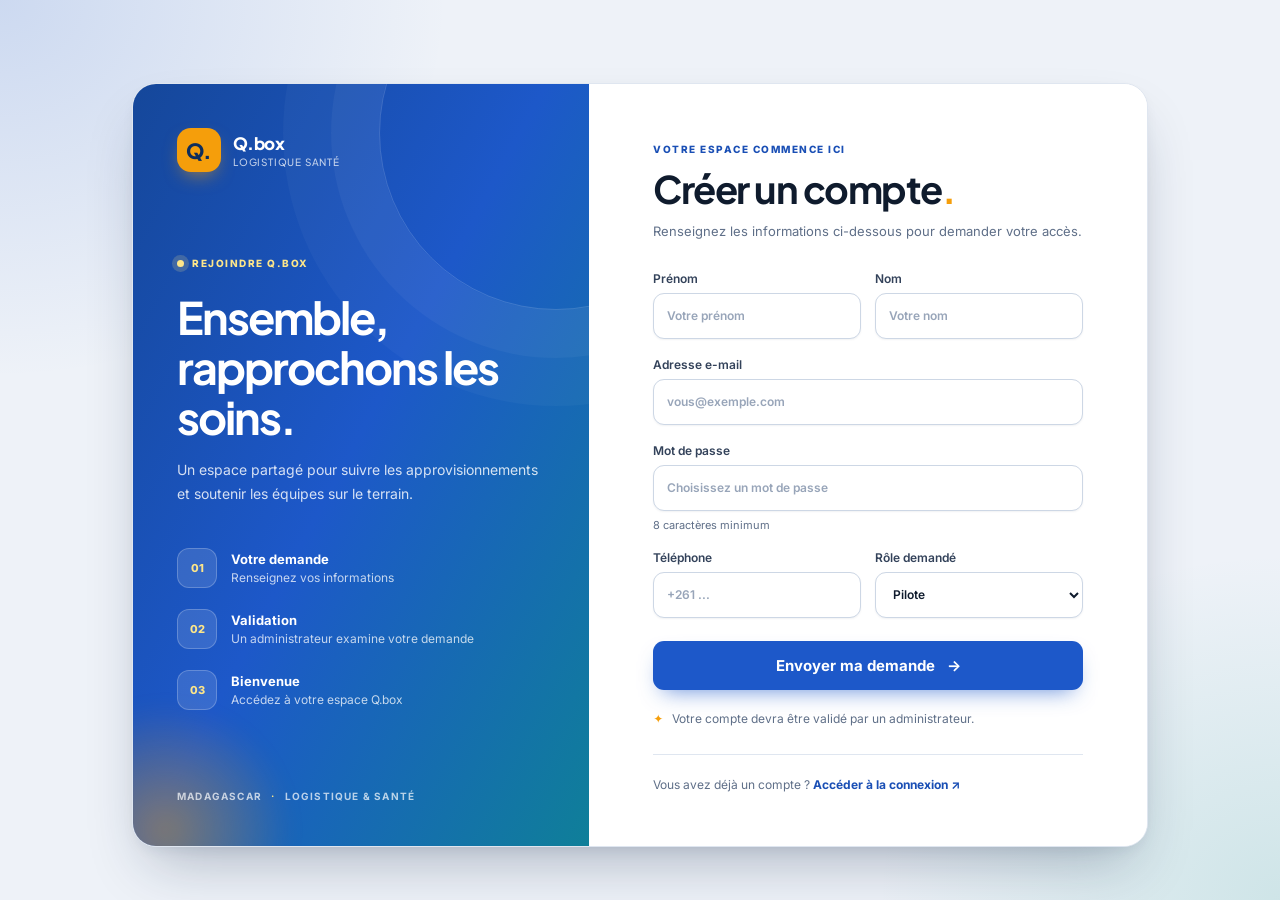
==== commit 23ad1481: "Add files via upload" ====
--- a/admin-local.html
+++ b/admin-local.html
@@ -4,12 +4,17 @@
     <meta charset="utf-8">
     <meta name="viewport" content="width=device-width, initial-scale=1">
     <title>Q.box — Interface PostgreSQL</title>
-    <link rel="stylesheet" href="admin-local.css">
-    <script defer src="stock-history-csv.js"></script>
-    <script defer src="auth-policy.js"></script>
-    <script defer src="dashboard-report-postgres.js"></script>
-    <script defer src="inventory-report-postgres.js"></script>
-    <script defer src="admin-local.js"></script>
+    <link rel="icon" type="image/svg+xml" href="favicon.svg">
+    <link rel="preconnect" href="https://fonts.googleapis.com">
+    <link rel="preconnect" href="https://fonts.gstatic.com" crossorigin>
+    <link href="https://fonts.googleapis.com/css2?family=Inter:wght@400;500;600;700;800&family=Plus+Jakarta+Sans:wght@600;700;800&display=swap" rel="stylesheet">
+    <link rel="stylesheet" href="admin-local.css?v=20261118">
+    <link rel="stylesheet" href="signup-theme.css?v=20261118">
+    <script defer src="stock-history-csv.js?v=20261118"></script>
+    <script defer src="auth-policy.js?v=20261118"></script>
+    <script defer src="dashboard-report-postgres.js?v=20261118"></script>
+    <script defer src="inventory-report-postgres.js?v=20261118"></script>
+    <script defer src="admin-local.js?v=20261118"></script>
 </head>
 <body class="signup-page">
     <main>
--- a/signup-theme.css
+++ b/signup-theme.css
@@ -0,0 +1,102 @@
+/* ==========================================================================
+   Q.box — Page « Demander un compte » (admin-local.html), design « Horizon »
+   --------------------------------------------------------------------------
+   Purement visuel, chargé après admin-local.css. Ne s'applique qu'à la page
+   d'inscription (body.signup-page) affichée seule, pas au cadre intégré.
+   Reprend le style de l'écran de connexion de index.html.
+   ========================================================================== */
+
+@media screen {
+    html:not(.embedded) body.signup-page {
+        background:
+            radial-gradient(50% 60% at 0% 0%, rgba(29, 88, 201, .16), transparent 70%),
+            radial-gradient(45% 55% at 100% 100%, rgba(14, 147, 132, .14), transparent 70%),
+            #eef2f8;
+        color: #33425a;
+        font-family: 'Inter', ui-sans-serif, system-ui, -apple-system, 'Segoe UI', sans-serif;
+        -webkit-font-smoothing: antialiased;
+    }
+    html:not(.embedded) body.signup-page main { max-width: 1080px; }
+    html:not(.embedded) body.signup-page #message:not(:empty) { border-color: #c3d6f7; background: #e8f0fd; color: #1e3a6b; }
+
+    body.signup-page .signup-shell {
+        border: 1px solid #dfe6f0;
+        border-radius: 24px;
+        background: #ffffff;
+        box-shadow: 0 30px 60px -18px rgba(15, 35, 70, .3), 0 6px 16px -6px rgba(15, 35, 70, .1);
+    }
+
+    /* Panneau de marque bleu */
+    body.signup-page .signup-intro {
+        background: linear-gradient(118deg, #15479a 0%, #1d58c9 48%, #0f7f99 100%);
+    }
+    body.signup-page .signup-intro::before {
+        width: 22rem; height: 22rem; top: -8rem; right: -9rem;
+        background: none;
+        filter: none;
+        border: 1px solid rgba(255, 255, 255, .16);
+        box-shadow: 0 0 0 3rem rgba(255, 255, 255, .04), 0 0 0 6rem rgba(255, 255, 255, .03);
+        animation: none;
+    }
+    body.signup-page .signup-intro::after {
+        width: 16rem; height: 16rem; left: -6rem; bottom: -7rem;
+        border: 0;
+        box-shadow: none;
+        background: radial-gradient(circle, rgba(245, 158, 11, .45), transparent 70%);
+        filter: blur(10px);
+    }
+    body.signup-page .signup-brand { font-family: 'Plus Jakarta Sans', 'Inter', sans-serif; }
+    body.signup-page .signup-brand small { color: rgba(255, 255, 255, .72); }
+    body.signup-page .signup-icon { background: #f59e0b; color: #0e2d5c; box-shadow: 0 8px 20px -8px rgba(245, 158, 11, .8); }
+    body.signup-page .signup-eyebrow { color: #fde68a; }
+    body.signup-page .signup-eyebrow > span { background: #fde68a; box-shadow: 0 0 0 5px rgba(253, 230, 138, .18); }
+    body.signup-page .signup-intro h2 { color: #fff; font-family: 'Plus Jakarta Sans', 'Inter', sans-serif; }
+    body.signup-page .signup-intro-content > p { color: rgba(255, 255, 255, .82); }
+    body.signup-page .signup-steps > div > span {
+        border-color: rgba(255, 255, 255, .22);
+        background: rgba(255, 255, 255, .12);
+        color: #fde68a;
+    }
+    body.signup-page .signup-steps strong { color: #fff; }
+    body.signup-page .signup-steps small { color: rgba(255, 255, 255, .75); }
+    body.signup-page .signup-intro-footer { color: rgba(255, 255, 255, .7); }
+    body.signup-page .signup-intro-footer span { color: #fde68a; }
+
+    /* Formulaire clair */
+    body.signup-page .signup-card { background: #ffffff; }
+    body.signup-page .signup-form-eyebrow { color: #1a4fb5; }
+    body.signup-page .signup-heading h1 { color: #0f1b2d; font-family: 'Plus Jakarta Sans', 'Inter', sans-serif; }
+    body.signup-page .signup-heading h1 span { color: #f59e0b; }
+    body.signup-page .signup-heading p { color: #5f6f88; }
+    body.signup-page #signup label { color: #33425a; font-weight: 600; }
+    body.signup-page #signup input,
+    body.signup-page #signup select {
+        border: 1px solid #cdd7e5;
+        background: #ffffff;
+        color: #0f1b2d;
+        box-shadow: 0 1px 2px rgba(15, 35, 70, .06);
+    }
+    body.signup-page #signup input::placeholder { color: #98a5b9; }
+    body.signup-page #signup :is(input, select):hover { border-color: #b3c0d3; }
+    body.signup-page #signup :is(input, select):focus {
+        border-color: #1d58c9;
+        background: #ffffff;
+        box-shadow: 0 0 0 3px rgba(29, 88, 201, .2);
+    }
+    body.signup-page #signup :is(input, select, button):focus-visible,
+    body.signup-page .signup-return a:focus-visible { outline-color: #1d58c9; }
+    body.signup-page .signup-hint { color: #5f6f88; }
+    body.signup-page #signup button {
+        background: #1d58c9;
+        color: #ffffff;
+        font-weight: 700;
+        box-shadow: 0 10px 22px -10px rgba(29, 88, 201, .7);
+    }
+    body.signup-page #signup button:hover { transform: none; background: #1749ab; box-shadow: 0 10px 22px -10px rgba(29, 88, 201, .8); }
+    body.signup-page .signup-notice { color: #5f6f88; }
+    body.signup-page .signup-notice span { color: #f59e0b; }
+    body.signup-page #signup-status:not(:empty) { border-color: #a7f3d0; background: #ecfdf5; color: #047857; }
+    body.signup-page #signup-status.is-error:not(:empty) { border-color: #fecdd3; background: #fff1f2; color: #be123c; }
+    body.signup-page .signup-return { border-top-color: #dfe6f0; color: #5f6f88; }
+    body.signup-page .signup-return a { color: #1a4fb5; }
+}
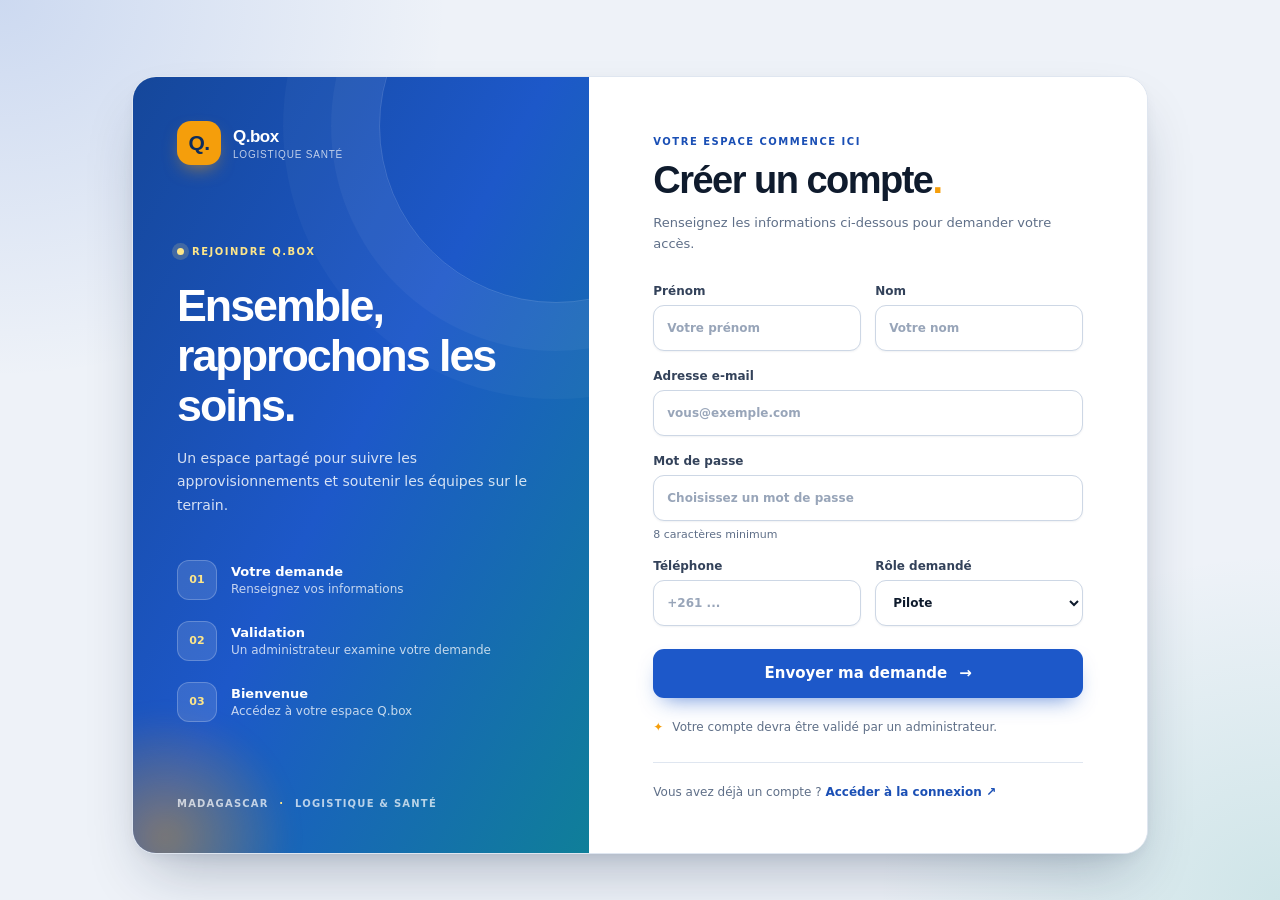
==== commit e4d2425d: "Add files via upload" ====
--- a/admin-local.html
+++ b/admin-local.html
@@ -3,18 +3,21 @@
 <head>
     <meta charset="utf-8">
     <meta name="viewport" content="width=device-width, initial-scale=1">
+    <!-- Politique de sécurité : seuls les scripts du site et Chart.js (versions figées) peuvent s'exécuter ;
+         aucun script en ligne (les anciens attributs onclick sont inactifs, la logique est dans postgres-main.js). -->
+    <meta http-equiv="Content-Security-Policy" content="default-src 'self'; script-src 'self' https://cdn.jsdelivr.net/npm/chart.js@4.4.1/dist/chart.umd.min.js https://cdnjs.cloudflare.com/ajax/libs/Chart.js/4.4.1/chart.umd.js; style-src 'self' 'unsafe-inline' https://fonts.googleapis.com; font-src 'self' https://fonts.gstatic.com; img-src 'self' data: blob:; connect-src 'self' https://*.supabase.co http://127.0.0.1:56521 http://localhost:56521; frame-src 'self'; worker-src 'self'; object-src 'none'; base-uri 'self'; form-action 'self'">
     <title>Q.box — Interface PostgreSQL</title>
     <link rel="icon" type="image/svg+xml" href="favicon.svg">
     <link rel="preconnect" href="https://fonts.googleapis.com">
     <link rel="preconnect" href="https://fonts.gstatic.com" crossorigin>
     <link href="https://fonts.googleapis.com/css2?family=Inter:wght@400;500;600;700;800&family=Plus+Jakarta+Sans:wght@600;700;800&display=swap" rel="stylesheet">
-    <link rel="stylesheet" href="admin-local.css?v=20261118">
-    <link rel="stylesheet" href="signup-theme.css?v=20261118">
-    <script defer src="stock-history-csv.js?v=20261118"></script>
-    <script defer src="auth-policy.js?v=20261118"></script>
-    <script defer src="dashboard-report-postgres.js?v=20261118"></script>
-    <script defer src="inventory-report-postgres.js?v=20261118"></script>
-    <script defer src="admin-local.js?v=20261118"></script>
+    <link rel="stylesheet" href="admin-local.css?v=f36ff7576b">
+    <link rel="stylesheet" href="signup-theme.css?v=3a248e380c">
+    <script defer src="stock-history-csv.js?v=5f7a2bd698"></script>
+    <script defer src="auth-policy.js?v=925d045160"></script>
+    <script defer src="dashboard-report-postgres.js?v=d70c688518"></script>
+    <script defer src="inventory-report-postgres.js?v=5d7ae28a79"></script>
+    <script defer src="admin-local.js?v=a98befe4dd"></script>
 </head>
 <body class="signup-page">
     <main>
--- a/admin-local.css
+++ b/admin-local.css
@@ -292,6 +292,14 @@
     .embedded:not(.embed-reference) #references > :not(label) { display: none !important; }
     .embedded.embed-administration #references { display: none !important; }
 }
+/* En-tête du rapport d'inventaire physique (logo UNFPA) */
+.inventory-report-header { display: flex; justify-content: space-between; align-items: center; gap: 16px; padding-bottom: 12px; margin-bottom: 18px; border-bottom: 2px solid #0f172a; break-inside: avoid; font-size: 10px; }
+.inventory-report-identity { display: flex; align-items: center; gap: 10px; min-width: 0; }
+.inventory-report-logo { width: 110px; height: 48px; object-fit: contain; flex: none; }
+.inventory-report-organization { display: flex; flex-direction: column; color: #334155; font-size: 9px; line-height: 1.4; }
+.inventory-report-organization strong { color: #0f172a; font-size: 11px; }
+.inventory-report-header-meta { display: flex; flex-direction: column; align-items: flex-end; color: #475569; text-align: right; }
+.inventory-report-header-meta strong { color: #0f172a; font-size: 12px; }
 @media print {
     body { background: white; }
     main { max-width: none; padding: 0; }
